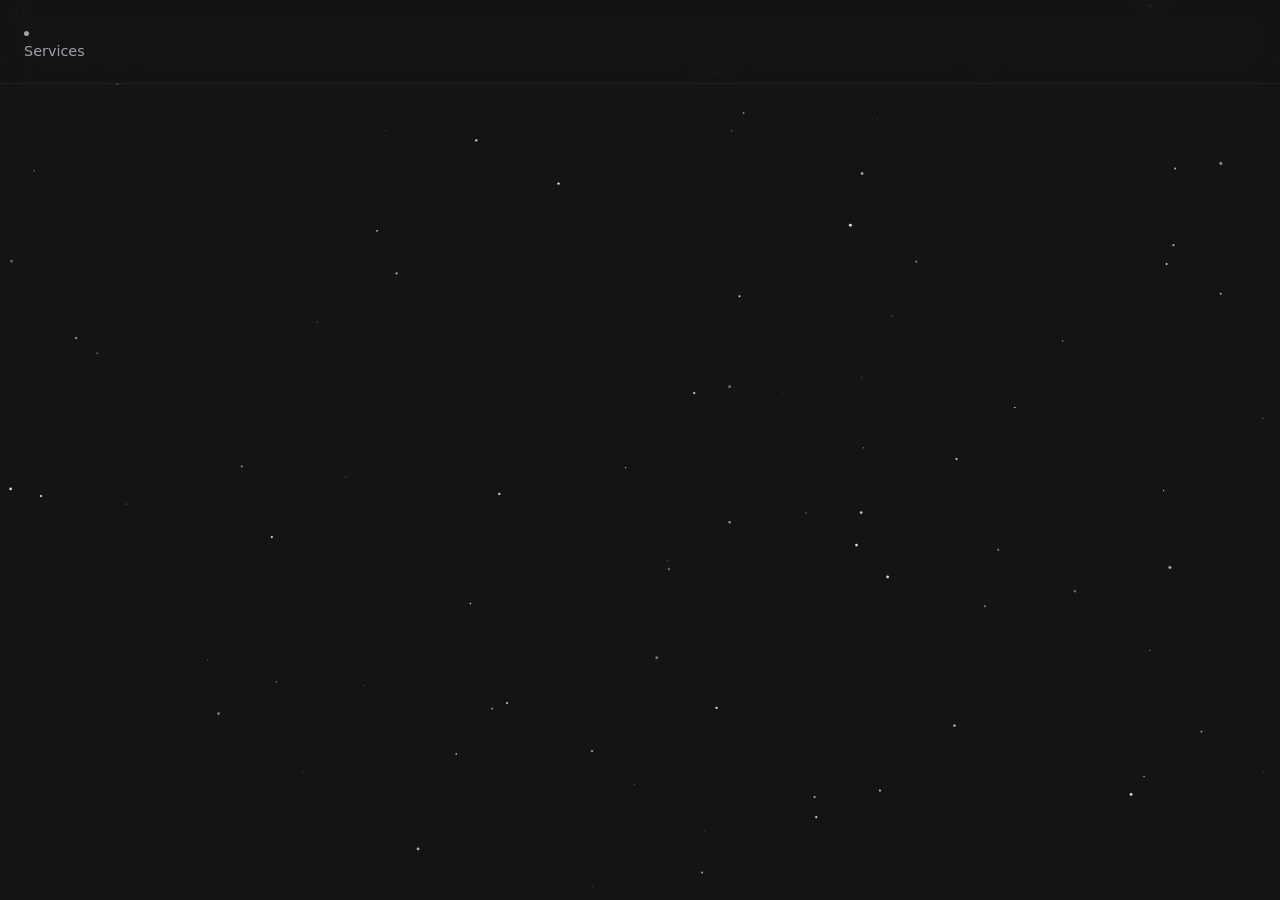
==== footer/1.html @ 45e038a1 "Footer" ====
<!DOCTYPE html>
<html lang="en">
<head>
<style>
  /* ===== Reset & Base Layout ===== */
*, *::before, *::after {
  margin: 0;
  padding: 0;
  box-sizing: border-box;
}

html, body {
  width: 100%;
  height: 100%;
  font-family: 'Inter', system-ui, -apple-system, sans-serif;
  background-color: #141414; /* bg-smoke base */
  color: #a1a1aa;
}

/* ===== Canvas Starfield Container ===== */
.starfield-canvas {
  position: fixed;
  top: 0;
  left: 0;
  width: 100%;
  height: 100%;
  display: block;
  pointer-events: none;
  z-index: 0;
}

/* ===== Navigation Bar Styles ===== */
.navbar {
  position: fixed;
  top: 0;
  left: 0;
  width: 100%;
  z-index: 50;
  background-color: rgba(20, 20, 20, 0.7);
  backdrop-filter: blur(12px);
  -webkit-backdrop-filter: blur(12px);
  border-bottom: 1px solid rgba(255, 255, 255, 0.05);
}

.nav-container {
  max-width: 1440px;
  margin: 0 auto;
  padding: 1rem 1.5rem;
  display: flex;
  align-items: center;
  justify-content: space-between;
}

.nav-logo {
  font-size: 1.35rem;
  font-weight: 700;
  color: #ffffff;
  text-decoration: none;
  letter-spacing: -0.025em;
}

.nav-menu {
  display: flex;
  align-items: center;
  gap: 2.5rem;
  list-style: none;
}

@media (max-width: 768px) {
  .nav-menu { display: none; }
}

.nav-item {
  position: relative;
  padding: 0.5rem 0;
}

.nav-link {
  color: #a1a1aa;
  text-decoration: none;
  font-size: 0.9rem;
  font-weight: 500;
  transition: color 0.2s ease;
  cursor: pointer;
  display: flex;
  align-items: center;
  gap: 0.25rem;
}

.nav-link:hover, .nav-item:hover .nav-link {
  color: #14a842; /* Noukha Green Accent */
}

/* Dropdown Arrow Indicator */
.nav-link svg.arrow-icon {
  width: 14px;
  height: 14px;
  transition: transform 0.2s ease;
  fill: currentColor;
}

.nav-item:hover .nav-link svg.arrow-icon {
  transform: rotate(180deg);
}

/* ===== Twinkling Star Sparkle Elements ===== */
.sparkle-star {
  position: absolute;
  width: 16px;
  height: 16px;
  fill: #14a842; /* Noukha Green Star Color */
  pointer-events: none;
  opacity: 0;
  transform: scale(0);
}

/* Positioning individual sparkles below/around the links */
/* ===== Twinkling Star Sparkle Elements ===== */
.sparkle-star {
  position: absolute;
  fill: #14a842; /* Noukha Green Star Color */
  pointer-events: none;
  opacity: 0;
  transform: scale(0);
}

/* Individual sizing and positioning rules around the link */
.sparkle-1 {
  width: 14px;
  height: 14px;
  bottom: -10px;
  left: 15%;
}

.sparkle-2 {
  width: 10px;
  height: 10px;
  bottom: -15px;
  left: 45%;
}

.sparkle-3 {
  width: 16px;
  height: 16px;
  top: -4px;
  right: -8px;
}

.sparkle-4 {
  width: 9px;
  height: 9px;
  bottom: -6px;
  right: 20%;
}

/* Continuous background execution with staggered animation delays */
.sparkle-1 {
  animation: twinklePulse 2s ease-in-out infinite;
}

.sparkle-2 {
  animation: twinklePulse 2s ease-in-out infinite 0.5s;
}

.sparkle-3 {
  animation: twinklePulse 2s ease-in-out infinite 1s;
}

.sparkle-4 {
  animation: twinklePulse 2s ease-in-out infinite 1.5s;
}

@keyframes twinklePulse {
  0%, 100% {
    transform: scale(0) rotate(0deg);
    opacity: 0;
  }
  50% {
    transform: scale(1) rotate(90deg);
    opacity: 1;
    filter: drop-shadow(0 0 5px rgba(20, 168, 66, 0.7));
  }
}


/* Trigger animations dynamically on Nav Item Hover */
.nav-item:hover .sparkle-1 {
  animation: twinklePulse 1.8s ease-in-out infinite;
}

.nav-item:hover .sparkle-2 {
  animation: twinklePulse 1.8s ease-in-out infinite 0.4s; /* Delayed onset */
}

@keyframes twinklePulse {
  0%, 100% {
    transform: scale(0) rotate(0deg);
    opacity: 0;
  }
  50% {
    transform: scale(1.1) rotate(90deg);
    opacity: 1;
    filter: drop-shadow(0 0 4px rgba(20, 168, 66, 0.6));
  }
}

/* ===== Services Dropdown Menu ===== */
.dropdown-menu {
  position: absolute;
  top: 100%;
  left: 50%;
  transform: translateX(-50%) translateY(10px);
  width: 220px;
  background-color: #1c1c22;
  border: 1px solid rgba(255, 255, 255, 0.08);
  border-radius: 0.5rem;
  padding: 0.5rem;
  box-shadow: 0 10px 25px -5px rgba(0, 0, 0, 0.5);
  opacity: 0;
  visibility: hidden;
  transition: opacity 0.2s ease, transform 0.2s ease, visibility 0.2s ease;
}

.nav-item:hover .dropdown-menu {
  opacity: 1;
  visibility: visible;
  transform: translateX(-50%) translateY(0);
}

.dropdown-link {
  display: block;
  color: #a1a1aa;
  text-decoration: none;
  font-size: 0.85rem;
  padding: 0.625rem 0.75rem;
  border-radius: 0.375rem;
  transition: background-color 0.2s ease, color 0.2s ease;
}

.dropdown-link:hover {
  background-color: rgba(20, 168, 66, 0.1);
  color: #14a842;
}

.nav-btn {
  background-color: #14a842;
  color: #ffffff;
  padding: 0.5rem 1rem;
  border-radius: 0.375rem;
  font-size: 0.85rem;
  font-weight: 600;
  text-decoration: none;
  transition: background-color 0.2s ease;
}

.nav-btn:hover {
  background-color: #14cf6e;
}

</style>
</head>
<body>

  <!-- Top Sticky Navigation Bar -->
  <nav class="navbar">
    <div class="nav-container">        
        <!-- Interactive Services Dropdown Component with Twinkling Sparkles -->
        <li class="nav-item">
          <a class="nav-link">Services</a>

          <!-- Four-Pointed Star SVG Sparkles (Rendered From Mockup Properties) -->
            <svg class="sparkle-star sparkle-1" viewBox="0 0 24 24">
    <path d="M12,0 C12,6.6 17.4,12 24,12 C17.4,12 12,17.4 12,24 C12,17.4 6.6,12 0,12 C6.6,12 12,6.6 12,0 Z"/>
  </svg>
  <svg class="sparkle-star sparkle-2" viewBox="0 0 24 24">
    <path d="M12,0 C12,6.6 17.4,12 24,12 C17.4,12 12,17.4 12,24 C12,17.4 6.6,12 0,12 C6.6,12 12,6.6 12,0 Z"/>
  </svg>
  <svg class="sparkle-star sparkle-3" viewBox="0 0 24 24">
    <path d="M12,0 C12,6.6 17.4,12 24,12 C17.4,12 12,17.4 12,24 C12,17.4 6.6,12 0,12 C6.6,12 12,6.6 12,0 Z"/>
  </svg>
  <svg class="sparkle-star sparkle-4" viewBox="0 0 24 24">
    <path d="M12,0 C12,6.6 17.4,12 24,12 C17.4,12 12,17.4 12,24 C12,17.4 6.6,12 0,12 C6.6,12 12,6.6 12,0 Z"/>
  </svg>
  </li>
    </div>
  </nav>

  <!-- Background Render Target for Canvas Star Dots and Asteroid -->
  <canvas id="starfield" class="starfield-canvas"></canvas>

  <!-- Starfield Animation Scripts Engine -->
  <script>
    /* ===== Starfield Engine Implementation with 5-Second Delay Bi-Directional Asteroid ===== */
(function() {
  const canvas = document.getElementById('starfield');
  if (!canvas) return;
  const ctx = canvas.getContext('2d');
  
  let stars = [];
  const numStars = 120; 

  let asteroid = {
    x: 0, y: 0, dx: 0, dy: 0,
    length: 120, active: false, timer: null
  };

  function resize() {
    canvas.width = window.innerWidth;
    canvas.height = window.innerHeight;
    generateStars();
    if (!asteroid.active && !asteroid.timer) {
      scheduleAsteroid(2000); // Initial start timer buffer
    }
  }

  function generateStars() {
    stars = [];
    for (let i = 0; i < numStars; i++) {
      stars.push({
        x: Math.random() * canvas.width,
        y: Math.random() * canvas.height,
        size: Math.random() * 1.5,
        alpha: Math.random(),
        speed: 0.005 + Math.random() * 0.012
      });
    }
  }

  function launchAsteroid() {
    const directionIndex = Math.random() > 0.5; 
    const speedMultiplier = 6 + Math.random() * 4;

    if (directionIndex) {
      asteroid.dx = -speedMultiplier;
      asteroid.dy = speedMultiplier;
      if (Math.random() > 0.5) {
        asteroid.x = Math.random() * (canvas.width * 0.8);
        asteroid.y = -50;
      } else {
        asteroid.x = canvas.width + 50;
        asteroid.y = Math.random() * (canvas.height * 0.6);
      }
    } else {
      asteroid.dx = speedMultiplier;
      asteroid.dy = -speedMultiplier;
      if (Math.random() > 0.5) {
        asteroid.x = Math.random() * (canvas.width * 0.8) + (canvas.width * 0.2);
        asteroid.y = canvas.height + 50;
      } else {
        asteroid.x = -50;
        asteroid.y = Math.random() * (canvas.height * 0.6) + (canvas.height * 0.4);
      }
    }
    asteroid.active = true;
  }

  function scheduleAsteroid(delayMs = 5000) {
    asteroid.timer = setTimeout(() => {
      asteroid.timer = null;
      launchAsteroid();
    }, delayMs);
  }

  function drawAsteroid() {
    if (!asteroid.active) return;

    asteroid.x += asteroid.dx;
    asteroid.y += asteroid.dy;

    ctx.save();
    ctx.globalAlpha = 1.0;
    
    const trailX = asteroid.x - (asteroid.dx * (asteroid.length / 10));
    const trailY = asteroid.y - (asteroid.dy * (asteroid.length / 10));
    
    let gradient = ctx.createLinearGradient(trailX, trailY, asteroid.x, asteroid.y);
    gradient.addColorStop(0, 'transparent');
    gradient.addColorStop(0.4, '#ff7e5f');
    gradient.addColorStop(1, '#feb47b');

    ctx.strokeStyle = gradient;
    ctx.lineWidth = 2;
    ctx.beginPath();
    ctx.moveTo(trailX, trailY);
    ctx.lineTo(asteroid.x, asteroid.y);
    ctx.stroke();

    ctx.shadowBlur = 12;
    ctx.shadowColor = '#feb47b';
    ctx.fillStyle = '#feb47b';
    ctx.beginPath();
    ctx.arc(asteroid.x, asteroid.y, 2.5, 0, Math.PI * 2);
    ctx.fill();
    ctx.restore();

    const outLeft = asteroid.x < -200 && asteroid.dx < 0;
    const outRight = asteroid.x > canvas.width + 200 && asteroid.dx > 0;
    const outTop = asteroid.y < -200 && asteroid.dy < 0;
    const outBottom = asteroid.y > canvas.height + 200 && asteroid.dy > 0;

    if (outLeft || outRight || outTop || outBottom) {
      asteroid.active = false;
      scheduleAsteroid(5000);
    }
  }

  function animate() {
    ctx.clearRect(0, 0, canvas.width, canvas.height);

    ctx.fillStyle = '#ffffff';
    for (let i = 0; i < stars.length; i++) {
      let s = stars[i];
      s.alpha += s.speed;
      if (s.alpha > 1 || s.alpha < 0) {
        s.speed = -s.speed;
      }
      ctx.globalAlpha = Math.max(0.1, Math.min(s.alpha, 0.85));
      ctx.beginPath();
      ctx.arc(s.x, s.y, s.size, 0, Math.PI * 2);
      ctx.fill();
    }

    drawAsteroid();
    requestAnimationFrame(animate);
  }

  window.addEventListener('resize', resize);
  resize();
  animate();
})();

  </script>
</body>
</html>
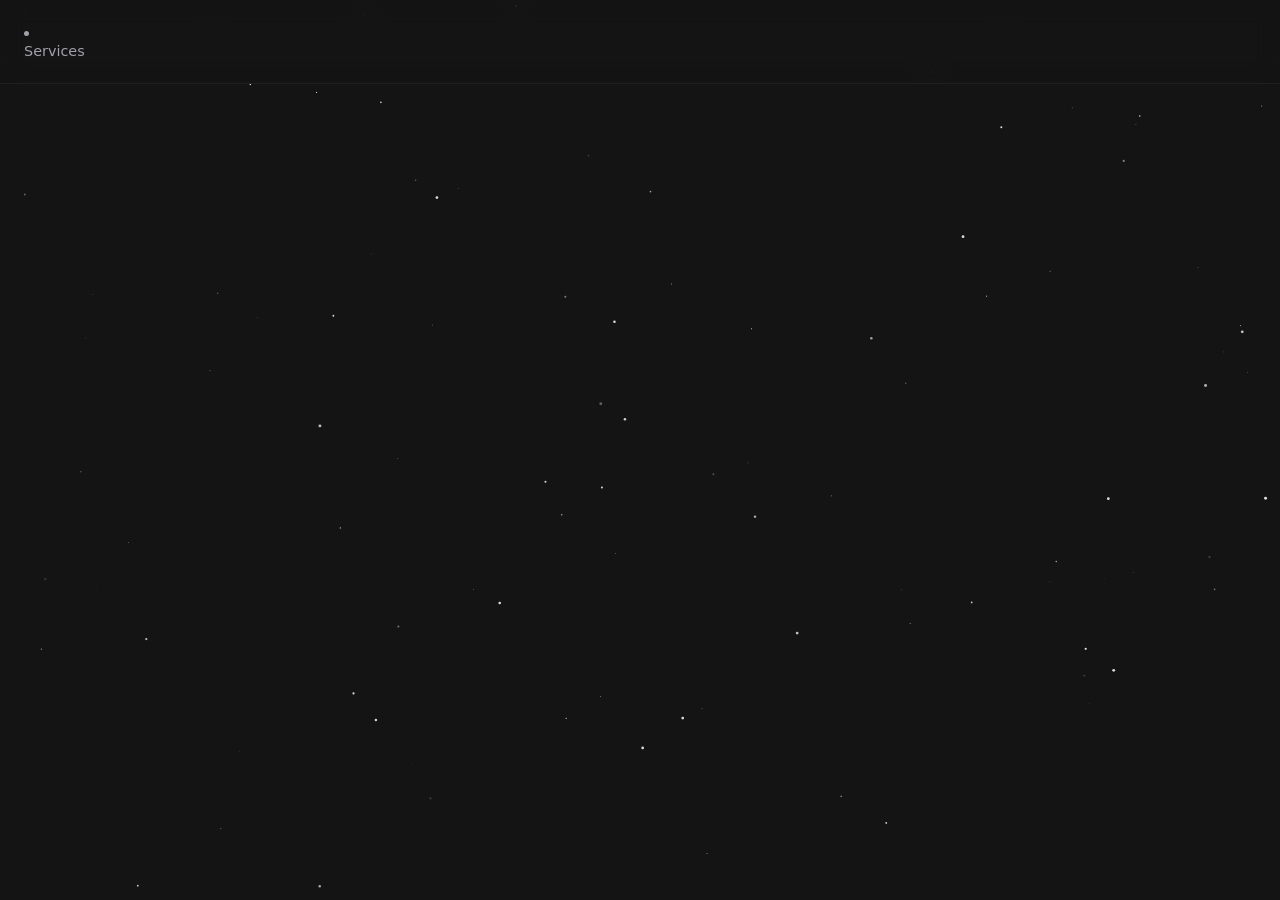
==== commit 0f9fc513: "footer" ====
--- a/footer/1.html
+++ b/footer/1.html
@@ -245,7 +245,7 @@
 .nav-btn {
   background-color: #14a842;
   color: #ffffff;
-  padding: 0.5rem 1rem;
+  padding: 0.6rem 1rem;
   border-radius: 0.375rem;
   font-size: 0.85rem;
   font-weight: 600;
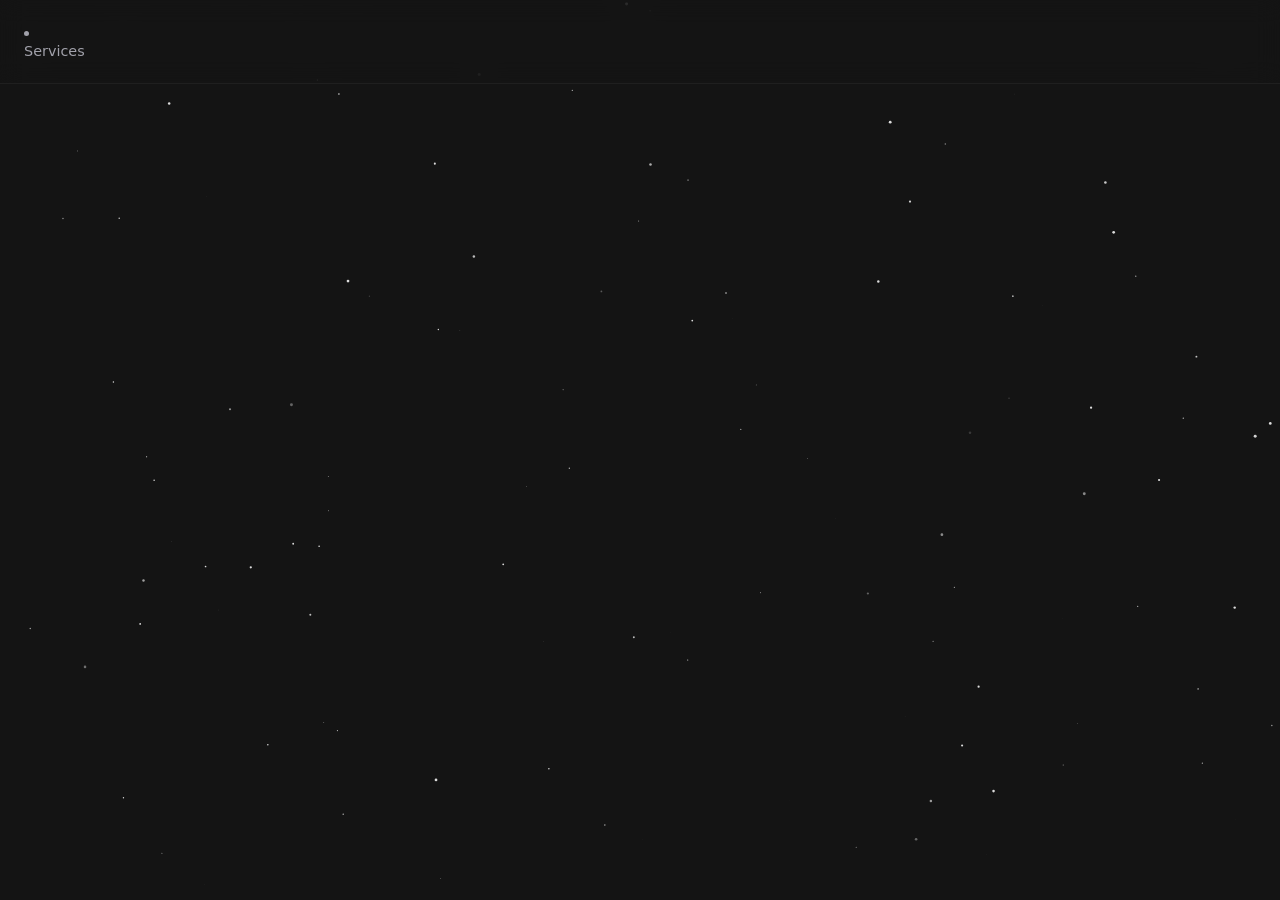
==== commit 26cfb89e: "split" ====
--- a/footer/1.html
+++ b/footer/1.html
@@ -1,263 +1,9 @@
 <!DOCTYPE html>
 <html lang="en">
 <head>
-<style>
-  /* ===== Reset & Base Layout ===== */
-*, *::before, *::after {
-  margin: 0;
-  padding: 0;
-  box-sizing: border-box;
-}
-
-html, body {
-  width: 100%;
-  height: 100%;
-  font-family: 'Inter', system-ui, -apple-system, sans-serif;
-  background-color: #141414; /* bg-smoke base */
-  color: #a1a1aa;
-}
-
-/* ===== Canvas Starfield Container ===== */
-.starfield-canvas {
-  position: fixed;
-  top: 0;
-  left: 0;
-  width: 100%;
-  height: 100%;
-  display: block;
-  pointer-events: none;
-  z-index: 0;
-}
-
-/* ===== Navigation Bar Styles ===== */
-.navbar {
-  position: fixed;
-  top: 0;
-  left: 0;
-  width: 100%;
-  z-index: 50;
-  background-color: rgba(20, 20, 20, 0.7);
-  backdrop-filter: blur(12px);
-  -webkit-backdrop-filter: blur(12px);
-  border-bottom: 1px solid rgba(255, 255, 255, 0.05);
-}
-
-.nav-container {
-  max-width: 1440px;
-  margin: 0 auto;
-  padding: 1rem 1.5rem;
-  display: flex;
-  align-items: center;
-  justify-content: space-between;
-}
-
-.nav-logo {
-  font-size: 1.35rem;
-  font-weight: 700;
-  color: #ffffff;
-  text-decoration: none;
-  letter-spacing: -0.025em;
-}
-
-.nav-menu {
-  display: flex;
-  align-items: center;
-  gap: 2.5rem;
-  list-style: none;
-}
-
-@media (max-width: 768px) {
-  .nav-menu { display: none; }
-}
-
-.nav-item {
-  position: relative;
-  padding: 0.5rem 0;
-}
-
-.nav-link {
-  color: #a1a1aa;
-  text-decoration: none;
-  font-size: 0.9rem;
-  font-weight: 500;
-  transition: color 0.2s ease;
-  cursor: pointer;
-  display: flex;
-  align-items: center;
-  gap: 0.25rem;
-}
-
-.nav-link:hover, .nav-item:hover .nav-link {
-  color: #14a842; /* Noukha Green Accent */
-}
-
-/* Dropdown Arrow Indicator */
-.nav-link svg.arrow-icon {
-  width: 14px;
-  height: 14px;
-  transition: transform 0.2s ease;
-  fill: currentColor;
-}
-
-.nav-item:hover .nav-link svg.arrow-icon {
-  transform: rotate(180deg);
-}
-
-/* ===== Twinkling Star Sparkle Elements ===== */
-.sparkle-star {
-  position: absolute;
-  width: 16px;
-  height: 16px;
-  fill: #14a842; /* Noukha Green Star Color */
-  pointer-events: none;
-  opacity: 0;
-  transform: scale(0);
-}
-
-/* Positioning individual sparkles below/around the links */
-/* ===== Twinkling Star Sparkle Elements ===== */
-.sparkle-star {
-  position: absolute;
-  fill: #14a842; /* Noukha Green Star Color */
-  pointer-events: none;
-  opacity: 0;
-  transform: scale(0);
-}
-
-/* Individual sizing and positioning rules around the link */
-.sparkle-1 {
-  width: 14px;
-  height: 14px;
-  bottom: -10px;
-  left: 15%;
-}
-
-.sparkle-2 {
-  width: 10px;
-  height: 10px;
-  bottom: -15px;
-  left: 45%;
-}
-
-.sparkle-3 {
-  width: 16px;
-  height: 16px;
-  top: -4px;
-  right: -8px;
-}
-
-.sparkle-4 {
-  width: 9px;
-  height: 9px;
-  bottom: -6px;
-  right: 20%;
-}
-
-/* Continuous background execution with staggered animation delays */
-.sparkle-1 {
-  animation: twinklePulse 2s ease-in-out infinite;
-}
-
-.sparkle-2 {
-  animation: twinklePulse 2s ease-in-out infinite 0.5s;
-}
-
-.sparkle-3 {
-  animation: twinklePulse 2s ease-in-out infinite 1s;
-}
-
-.sparkle-4 {
-  animation: twinklePulse 2s ease-in-out infinite 1.5s;
-}
-
-@keyframes twinklePulse {
-  0%, 100% {
-    transform: scale(0) rotate(0deg);
-    opacity: 0;
-  }
-  50% {
-    transform: scale(1) rotate(90deg);
-    opacity: 1;
-    filter: drop-shadow(0 0 5px rgba(20, 168, 66, 0.7));
-  }
-}
-
-
-/* Trigger animations dynamically on Nav Item Hover */
-.nav-item:hover .sparkle-1 {
-  animation: twinklePulse 1.8s ease-in-out infinite;
-}
-
-.nav-item:hover .sparkle-2 {
-  animation: twinklePulse 1.8s ease-in-out infinite 0.4s; /* Delayed onset */
-}
-
-@keyframes twinklePulse {
-  0%, 100% {
-    transform: scale(0) rotate(0deg);
-    opacity: 0;
-  }
-  50% {
-    transform: scale(1.1) rotate(90deg);
-    opacity: 1;
-    filter: drop-shadow(0 0 4px rgba(20, 168, 66, 0.6));
-  }
-}
-
-/* ===== Services Dropdown Menu ===== */
-.dropdown-menu {
-  position: absolute;
-  top: 100%;
-  left: 50%;
-  transform: translateX(-50%) translateY(10px);
-  width: 220px;
-  background-color: #1c1c22;
-  border: 1px solid rgba(255, 255, 255, 0.08);
-  border-radius: 0.5rem;
-  padding: 0.5rem;
-  box-shadow: 0 10px 25px -5px rgba(0, 0, 0, 0.5);
-  opacity: 0;
-  visibility: hidden;
-  transition: opacity 0.2s ease, transform 0.2s ease, visibility 0.2s ease;
-}
-
-.nav-item:hover .dropdown-menu {
-  opacity: 1;
-  visibility: visible;
-  transform: translateX(-50%) translateY(0);
-}
-
-.dropdown-link {
-  display: block;
-  color: #a1a1aa;
-  text-decoration: none;
-  font-size: 0.85rem;
-  padding: 0.625rem 0.75rem;
-  border-radius: 0.375rem;
-  transition: background-color 0.2s ease, color 0.2s ease;
-}
-
-.dropdown-link:hover {
-  background-color: rgba(20, 168, 66, 0.1);
-  color: #14a842;
-}
-
-.nav-btn {
-  background-color: #14a842;
-  color: #ffffff;
-  padding: 0.6rem 1rem;
-  border-radius: 0.375rem;
-  font-size: 0.85rem;
-  font-weight: 600;
-  text-decoration: none;
-  transition: background-color 0.2s ease;
-}
-
-.nav-btn:hover {
-  background-color: #14cf6e;
-}
-
-</style>
+  <meta charset="UTF-8">
+  <title>Starfield Navigation</title>
+  <link rel="stylesheet" href="styles.css">
 </head>
 <body>
 
@@ -289,146 +35,6 @@
   <canvas id="starfield" class="starfield-canvas"></canvas>
 
   <!-- Starfield Animation Scripts Engine -->
-  <script>
-    /* ===== Starfield Engine Implementation with 5-Second Delay Bi-Directional Asteroid ===== */
-(function() {
-  const canvas = document.getElementById('starfield');
-  if (!canvas) return;
-  const ctx = canvas.getContext('2d');
-  
-  let stars = [];
-  const numStars = 120; 
-
-  let asteroid = {
-    x: 0, y: 0, dx: 0, dy: 0,
-    length: 120, active: false, timer: null
-  };
-
-  function resize() {
-    canvas.width = window.innerWidth;
-    canvas.height = window.innerHeight;
-    generateStars();
-    if (!asteroid.active && !asteroid.timer) {
-      scheduleAsteroid(2000); // Initial start timer buffer
-    }
-  }
-
-  function generateStars() {
-    stars = [];
-    for (let i = 0; i < numStars; i++) {
-      stars.push({
-        x: Math.random() * canvas.width,
-        y: Math.random() * canvas.height,
-        size: Math.random() * 1.5,
-        alpha: Math.random(),
-        speed: 0.005 + Math.random() * 0.012
-      });
-    }
-  }
-
-  function launchAsteroid() {
-    const directionIndex = Math.random() > 0.5; 
-    const speedMultiplier = 6 + Math.random() * 4;
-
-    if (directionIndex) {
-      asteroid.dx = -speedMultiplier;
-      asteroid.dy = speedMultiplier;
-      if (Math.random() > 0.5) {
-        asteroid.x = Math.random() * (canvas.width * 0.8);
-        asteroid.y = -50;
-      } else {
-        asteroid.x = canvas.width + 50;
-        asteroid.y = Math.random() * (canvas.height * 0.6);
-      }
-    } else {
-      asteroid.dx = speedMultiplier;
-      asteroid.dy = -speedMultiplier;
-      if (Math.random() > 0.5) {
-        asteroid.x = Math.random() * (canvas.width * 0.8) + (canvas.width * 0.2);
-        asteroid.y = canvas.height + 50;
-      } else {
-        asteroid.x = -50;
-        asteroid.y = Math.random() * (canvas.height * 0.6) + (canvas.height * 0.4);
-      }
-    }
-    asteroid.active = true;
-  }
-
-  function scheduleAsteroid(delayMs = 5000) {
-    asteroid.timer = setTimeout(() => {
-      asteroid.timer = null;
-      launchAsteroid();
-    }, delayMs);
-  }
-
-  function drawAsteroid() {
-    if (!asteroid.active) return;
-
-    asteroid.x += asteroid.dx;
-    asteroid.y += asteroid.dy;
-
-    ctx.save();
-    ctx.globalAlpha = 1.0;
-    
-    const trailX = asteroid.x - (asteroid.dx * (asteroid.length / 10));
-    const trailY = asteroid.y - (asteroid.dy * (asteroid.length / 10));
-    
-    let gradient = ctx.createLinearGradient(trailX, trailY, asteroid.x, asteroid.y);
-    gradient.addColorStop(0, 'transparent');
-    gradient.addColorStop(0.4, '#ff7e5f');
-    gradient.addColorStop(1, '#feb47b');
-
-    ctx.strokeStyle = gradient;
-    ctx.lineWidth = 2;
-    ctx.beginPath();
-    ctx.moveTo(trailX, trailY);
-    ctx.lineTo(asteroid.x, asteroid.y);
-    ctx.stroke();
-
-    ctx.shadowBlur = 12;
-    ctx.shadowColor = '#feb47b';
-    ctx.fillStyle = '#feb47b';
-    ctx.beginPath();
-    ctx.arc(asteroid.x, asteroid.y, 2.5, 0, Math.PI * 2);
-    ctx.fill();
-    ctx.restore();
-
-    const outLeft = asteroid.x < -200 && asteroid.dx < 0;
-    const outRight = asteroid.x > canvas.width + 200 && asteroid.dx > 0;
-    const outTop = asteroid.y < -200 && asteroid.dy < 0;
-    const outBottom = asteroid.y > canvas.height + 200 && asteroid.dy > 0;
-
-    if (outLeft || outRight || outTop || outBottom) {
-      asteroid.active = false;
-      scheduleAsteroid(5000);
-    }
-  }
-
-  function animate() {
-    ctx.clearRect(0, 0, canvas.width, canvas.height);
-
-    ctx.fillStyle = '#ffffff';
-    for (let i = 0; i < stars.length; i++) {
-      let s = stars[i];
-      s.alpha += s.speed;
-      if (s.alpha > 1 || s.alpha < 0) {
-        s.speed = -s.speed;
-      }
-      ctx.globalAlpha = Math.max(0.1, Math.min(s.alpha, 0.85));
-      ctx.beginPath();
-      ctx.arc(s.x, s.y, s.size, 0, Math.PI * 2);
-      ctx.fill();
-    }
-
-    drawAsteroid();
-    requestAnimationFrame(animate);
-  }
-
-  window.addEventListener('resize', resize);
-  resize();
-  animate();
-})();
-
-  </script>
+  <script src="script.js"></script>
 </body>
 </html>
--- a/footer/styles.css
+++ b/footer/styles.css
@@ -0,0 +1,254 @@
+/* ===== Reset & Base Layout ===== */
+*, *::before, *::after {
+  margin: 0;
+  padding: 0;
+  box-sizing: border-box;
+}
+
+html, body {
+  width: 100%;
+  height: 100%;
+  font-family: 'Inter', system-ui, -apple-system, sans-serif;
+  background-color: #141414; /* bg-smoke base */
+  color: #a1a1aa;
+}
+
+/* ===== Canvas Starfield Container ===== */
+.starfield-canvas {
+  position: fixed;
+  top: 0;
+  left: 0;
+  width: 100%;
+  height: 100%;
+  display: block;
+  pointer-events: none;
+  z-index: 0;
+}
+
+/* ===== Navigation Bar Styles ===== */
+.navbar {
+  position: fixed;
+  top: 0;
+  left: 0;
+  width: 100%;
+  z-index: 50;
+  background-color: rgba(20, 20, 20, 0.7);
+  backdrop-filter: blur(12px);
+  -webkit-backdrop-filter: blur(12px);
+  border-bottom: 1px solid rgba(255, 255, 255, 0.05);
+}
+
+.nav-container {
+  max-width: 1440px;
+  margin: 0 auto;
+  padding: 1rem 1.5rem;
+  display: flex;
+  align-items: center;
+  justify-content: space-between;
+}
+
+.nav-logo {
+  font-size: 1.35rem;
+  font-weight: 700;
+  color: #ffffff;
+  text-decoration: none;
+  letter-spacing: -0.025em;
+}
+
+.nav-menu {
+  display: flex;
+  align-items: center;
+  gap: 2.5rem;
+  list-style: none;
+}
+
+@media (max-width: 768px) {
+  .nav-menu { display: none; }
+}
+
+.nav-item {
+  position: relative;
+  padding: 0.5rem 0;
+}
+
+.nav-link {
+  color: #a1a1aa;
+  text-decoration: none;
+  font-size: 0.9rem;
+  font-weight: 500;
+  transition: color 0.2s ease;
+  cursor: pointer;
+  display: flex;
+  align-items: center;
+  gap: 0.25rem;
+}
+
+.nav-link:hover, .nav-item:hover .nav-link {
+  color: #14a842; /* Noukha Green Accent */
+}
+
+/* Dropdown Arrow Indicator */
+.nav-link svg.arrow-icon {
+  width: 14px;
+  height: 14px;
+  transition: transform 0.2s ease;
+  fill: currentColor;
+}
+
+.nav-item:hover .nav-link svg.arrow-icon {
+  transform: rotate(180deg);
+}
+
+/* ===== Twinkling Star Sparkle Elements ===== */
+.sparkle-star {
+  position: absolute;
+  width: 16px;
+  height: 16px;
+  fill: #14a842; /* Noukha Green Star Color */
+  pointer-events: none;
+  opacity: 0;
+  transform: scale(0);
+}
+
+/* Positioning individual sparkles below/around the links */
+/* ===== Twinkling Star Sparkle Elements ===== */
+.sparkle-star {
+  position: absolute;
+  fill: #14a842; /* Noukha Green Star Color */
+  pointer-events: none;
+  opacity: 0;
+  transform: scale(0);
+}
+
+/* Individual sizing and positioning rules around the link */
+.sparkle-1 {
+  width: 14px;
+  height: 14px;
+  bottom: -10px;
+  left: 15%;
+}
+
+.sparkle-2 {
+  width: 10px;
+  height: 10px;
+  bottom: -15px;
+  left: 45%;
+}
+
+.sparkle-3 {
+  width: 16px;
+  height: 16px;
+  top: -4px;
+  right: -8px;
+}
+
+.sparkle-4 {
+  width: 9px;
+  height: 9px;
+  bottom: -6px;
+  right: 20%;
+}
+
+/* Continuous background execution with staggered animation delays */
+.sparkle-1 {
+  animation: twinklePulse 2s ease-in-out infinite;
+}
+
+.sparkle-2 {
+  animation: twinklePulse 2s ease-in-out infinite 0.5s;
+}
+
+.sparkle-3 {
+  animation: twinklePulse 2s ease-in-out infinite 1s;
+}
+
+.sparkle-4 {
+  animation: twinklePulse 2s ease-in-out infinite 1.5s;
+}
+
+@keyframes twinklePulse {
+  0%, 100% {
+    transform: scale(0) rotate(0deg);
+    opacity: 0;
+  }
+  50% {
+    transform: scale(1) rotate(90deg);
+    opacity: 1;
+    filter: drop-shadow(0 0 5px rgba(20, 168, 66, 0.7));
+  }
+}
+
+
+/* Trigger animations dynamically on Nav Item Hover */
+.nav-item:hover .sparkle-1 {
+  animation: twinklePulse 1.8s ease-in-out infinite;
+}
+
+.nav-item:hover .sparkle-2 {
+  animation: twinklePulse 1.8s ease-in-out infinite 0.4s; /* Delayed onset */
+}
+
+@keyframes twinklePulse {
+  0%, 100% {
+    transform: scale(0) rotate(0deg);
+    opacity: 0;
+  }
+  50% {
+    transform: scale(1.1) rotate(90deg);
+    opacity: 1;
+    filter: drop-shadow(0 0 4px rgba(20, 168, 66, 0.6));
+  }
+}
+
+/* ===== Services Dropdown Menu ===== */
+.dropdown-menu {
+  position: absolute;
+  top: 100%;
+  left: 50%;
+  transform: translateX(-50%) translateY(10px);
+  width: 220px;
+  background-color: #1c1c22;
+  border: 1px solid rgba(255, 255, 255, 0.08);
+  border-radius: 0.5rem;
+  padding: 0.5rem;
+  box-shadow: 0 10px 25px -5px rgba(0, 0, 0, 0.5);
+  opacity: 0;
+  visibility: hidden;
+  transition: opacity 0.2s ease, transform 0.2s ease, visibility 0.2s ease;
+}
+
+.nav-item:hover .dropdown-menu {
+  opacity: 1;
+  visibility: visible;
+  transform: translateX(-50%) translateY(0);
+}
+
+.dropdown-link {
+  display: block;
+  color: #a1a1aa;
+  text-decoration: none;
+  font-size: 0.85rem;
+  padding: 0.625rem 0.75rem;
+  border-radius: 0.375rem;
+  transition: background-color 0.2s ease, color 0.2s ease;
+}
+
+.dropdown-link:hover {
+  background-color: rgba(20, 168, 66, 0.1);
+  color: #14a842;
+}
+
+.nav-btn {
+  background-color: #14a842;
+  color: #ffffff;
+  padding: 0.6rem 1rem;
+  border-radius: 0.375rem;
+  font-size: 0.85rem;
+  font-weight: 600;
+  text-decoration: none;
+  transition: background-color 0.2s ease;
+}
+
+.nav-btn:hover {
+  background-color: #14cf6e;
+}
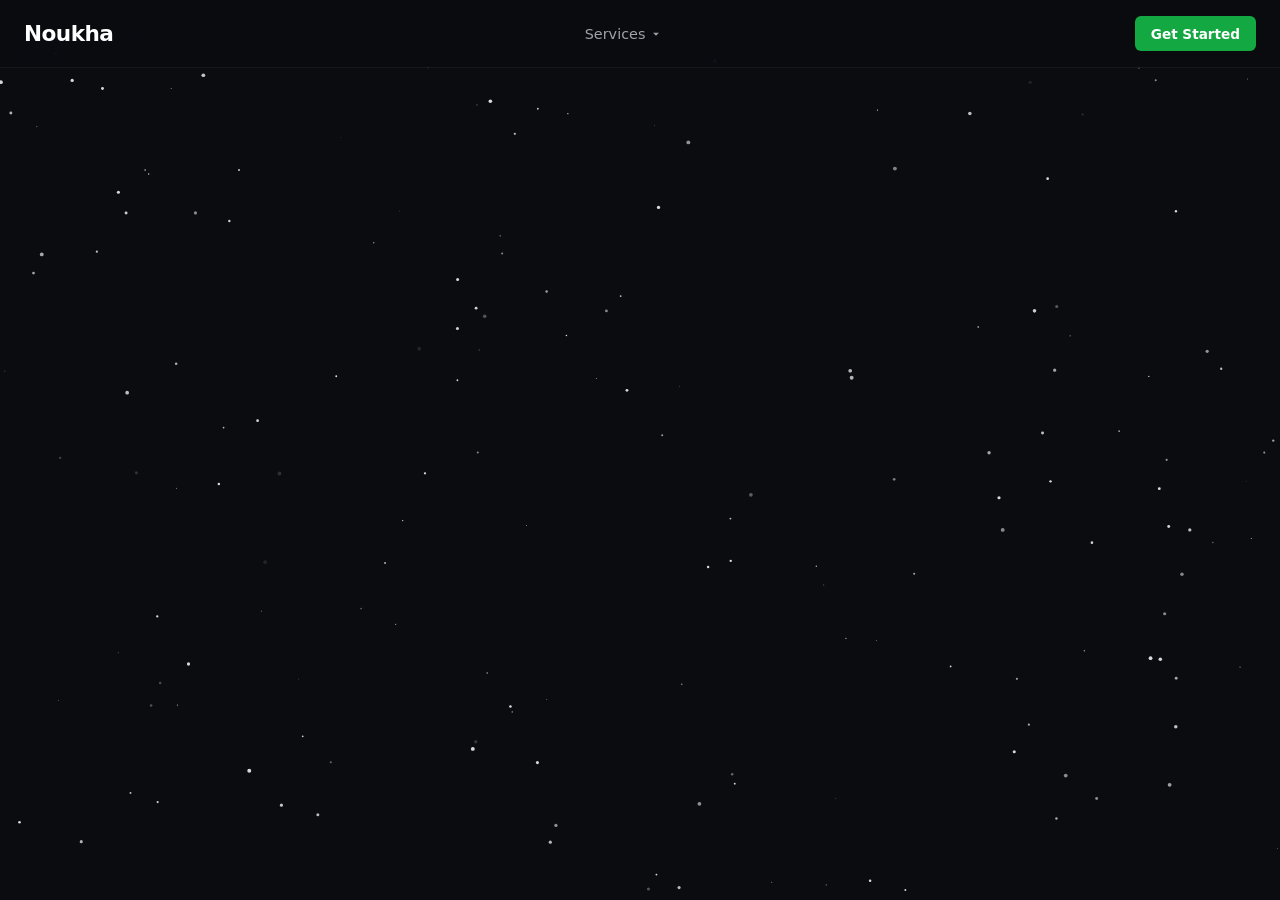
==== commit aad35606: "asteroids" ====
--- a/footer/1.html
+++ b/footer/1.html
@@ -2,7 +2,8 @@
 <html lang="en">
 <head>
   <meta charset="UTF-8">
-  <title>Starfield Navigation</title>
+  <meta name="viewport" content="width=device-width, initial-scale=1.0">
+  <title>Starfield Navigation - Deep Space</title>
   <link rel="stylesheet" href="styles.css">
 </head>
 <body>
@@ -10,28 +11,46 @@
   <!-- Top Sticky Navigation Bar -->
   <nav class="navbar">
     <div class="nav-container">        
-        <!-- Interactive Services Dropdown Component with Twinkling Sparkles -->
+      <a href="#" class="nav-logo">Noukha</a>
+
+      <ul class="nav-menu">
         <li class="nav-item">
-          <a class="nav-link">Services</a>
+          <a class="nav-link">
+            Services
+            <svg class="arrow-icon" viewBox="0 0 24 24">
+              <path d="M7 10l5 5 5-5z"/>
+            </svg>
+          </a>
 
-          <!-- Four-Pointed Star SVG Sparkles (Rendered From Mockup Properties) -->
-            <svg class="sparkle-star sparkle-1" viewBox="0 0 24 24">
-    <path d="M12,0 C12,6.6 17.4,12 24,12 C17.4,12 12,17.4 12,24 C12,17.4 6.6,12 0,12 C6.6,12 12,6.6 12,0 Z"/>
-  </svg>
-  <svg class="sparkle-star sparkle-2" viewBox="0 0 24 24">
-    <path d="M12,0 C12,6.6 17.4,12 24,12 C17.4,12 12,17.4 12,24 C12,17.4 6.6,12 0,12 C6.6,12 12,6.6 12,0 Z"/>
-  </svg>
-  <svg class="sparkle-star sparkle-3" viewBox="0 0 24 24">
-    <path d="M12,0 C12,6.6 17.4,12 24,12 C17.4,12 12,17.4 12,24 C12,17.4 6.6,12 0,12 C6.6,12 12,6.6 12,0 Z"/>
-  </svg>
-  <svg class="sparkle-star sparkle-4" viewBox="0 0 24 24">
-    <path d="M12,0 C12,6.6 17.4,12 24,12 C17.4,12 12,17.4 12,24 C12,17.4 6.6,12 0,12 C6.6,12 12,6.6 12,0 Z"/>
-  </svg>
-  </li>
+          <!-- Four-Pointed Star SVG Sparkles -->
+          <svg class="sparkle-star sparkle-1" viewBox="0 0 24 24">
+            <path d="M12,0 C12,6.6 17.4,12 24,12 C17.4,12 12,17.4 12,24 C12,17.4 6.6,12 0,12 C6.6,12 12,6.6 12,0 Z"/>
+          </svg>
+          <svg class="sparkle-star sparkle-2" viewBox="0 0 24 24">
+            <path d="M12,0 C12,6.6 17.4,12 24,12 C17.4,12 12,17.4 12,24 C12,17.4 6.6,12 0,12 C6.6,12 12,6.6 12,0 Z"/>
+          </svg>
+          <svg class="sparkle-star sparkle-3" viewBox="0 0 24 24">
+            <path d="M12,0 C12,6.6 17.4,12 24,12 C17.4,12 12,17.4 12,24 C12,17.4 6.6,12 0,12 C6.6,12 12,6.6 12,0 Z"/>
+          </svg>
+          <svg class="sparkle-star sparkle-4" viewBox="0 0 24 24">
+            <path d="M12,0 C12,6.6 17.4,12 24,12 C17.4,12 12,17.4 12,24 C12,17.4 6.6,12 0,12 C6.6,12 12,6.6 12,0 Z"/>
+          </svg>
+
+          <!-- Dropdown Options -->
+          <div class="dropdown-menu">
+            <a href="#" class="dropdown-link">Web Development</a>
+            <a href="#" class="dropdown-link">UI/UX Design</a>
+            <a href="#" class="dropdown-link">Cloud Solutions</a>
+            <a href="#" class="dropdown-link">AI Integration</a>
+          </div>
+        </li>
+      </ul>
+
+      <a href="#" class="nav-btn">Get Started</a>
     </div>
   </nav>
 
-  <!-- Background Render Target for Canvas Star Dots and Asteroid -->
+  <!-- Background Render Target for Canvas Star Dots and Asteroids -->
   <canvas id="starfield" class="starfield-canvas"></canvas>
 
   <!-- Starfield Animation Scripts Engine -->
--- a/footer/styles.css
+++ b/footer/styles.css
@@ -9,8 +9,9 @@
   width: 100%;
   height: 100%;
   font-family: 'Inter', system-ui, -apple-system, sans-serif;
-  background-color: #141414; /* bg-smoke base */
+  background-color: #0b0c10; /* Deep Space Base */
   color: #a1a1aa;
+  overflow: hidden;
 }
 
 /* ===== Canvas Starfield Container ===== */
@@ -32,7 +33,7 @@
   left: 0;
   width: 100%;
   z-index: 50;
-  background-color: rgba(20, 20, 20, 0.7);
+  background-color: rgba(11, 12, 16, 0.7);
   backdrop-filter: blur(12px);
   -webkit-backdrop-filter: blur(12px);
   border-bottom: 1px solid rgba(255, 255, 255, 0.05);
@@ -102,18 +103,6 @@
 /* ===== Twinkling Star Sparkle Elements ===== */
 .sparkle-star {
   position: absolute;
-  width: 16px;
-  height: 16px;
-  fill: #14a842; /* Noukha Green Star Color */
-  pointer-events: none;
-  opacity: 0;
-  transform: scale(0);
-}
-
-/* Positioning individual sparkles below/around the links */
-/* ===== Twinkling Star Sparkle Elements ===== */
-.sparkle-star {
-  position: absolute;
   fill: #14a842; /* Noukha Green Star Color */
   pointer-events: none;
   opacity: 0;
@@ -126,6 +115,7 @@
   height: 14px;
   bottom: -10px;
   left: 15%;
+  animation: twinklePulse 2s ease-in-out infinite;
 }
 
 .sparkle-2 {
@@ -133,6 +123,7 @@
   height: 10px;
   bottom: -15px;
   left: 45%;
+  animation: twinklePulse 2s ease-in-out infinite 0.5s;
 }
 
 .sparkle-3 {
@@ -140,6 +131,7 @@
   height: 16px;
   top: -4px;
   right: -8px;
+  animation: twinklePulse 2s ease-in-out infinite 1s;
 }
 
 .sparkle-4 {
@@ -147,45 +139,7 @@
   height: 9px;
   bottom: -6px;
   right: 20%;
-}
-
-/* Continuous background execution with staggered animation delays */
-.sparkle-1 {
-  animation: twinklePulse 2s ease-in-out infinite;
-}
-
-.sparkle-2 {
-  animation: twinklePulse 2s ease-in-out infinite 0.5s;
-}
-
-.sparkle-3 {
-  animation: twinklePulse 2s ease-in-out infinite 1s;
-}
-
-.sparkle-4 {
   animation: twinklePulse 2s ease-in-out infinite 1.5s;
-}
-
-@keyframes twinklePulse {
-  0%, 100% {
-    transform: scale(0) rotate(0deg);
-    opacity: 0;
-  }
-  50% {
-    transform: scale(1) rotate(90deg);
-    opacity: 1;
-    filter: drop-shadow(0 0 5px rgba(20, 168, 66, 0.7));
-  }
-}
-
-
-/* Trigger animations dynamically on Nav Item Hover */
-.nav-item:hover .sparkle-1 {
-  animation: twinklePulse 1.8s ease-in-out infinite;
-}
-
-.nav-item:hover .sparkle-2 {
-  animation: twinklePulse 1.8s ease-in-out infinite 0.4s; /* Delayed onset */
 }
 
 @keyframes twinklePulse {
@@ -196,8 +150,17 @@
   50% {
     transform: scale(1.1) rotate(90deg);
     opacity: 1;
-    filter: drop-shadow(0 0 4px rgba(20, 168, 66, 0.6));
+    filter: drop-shadow(0 0 5px rgba(20, 168, 66, 0.7));
   }
+}
+
+/* Trigger animations dynamically on Nav Item Hover */
+.nav-item:hover .sparkle-1 {
+  animation: twinklePulse 1.8s ease-in-out infinite;
+}
+
+.nav-item:hover .sparkle-2 {
+  animation: twinklePulse 1.8s ease-in-out infinite 0.4s;
 }
 
 /* ===== Services Dropdown Menu ===== */
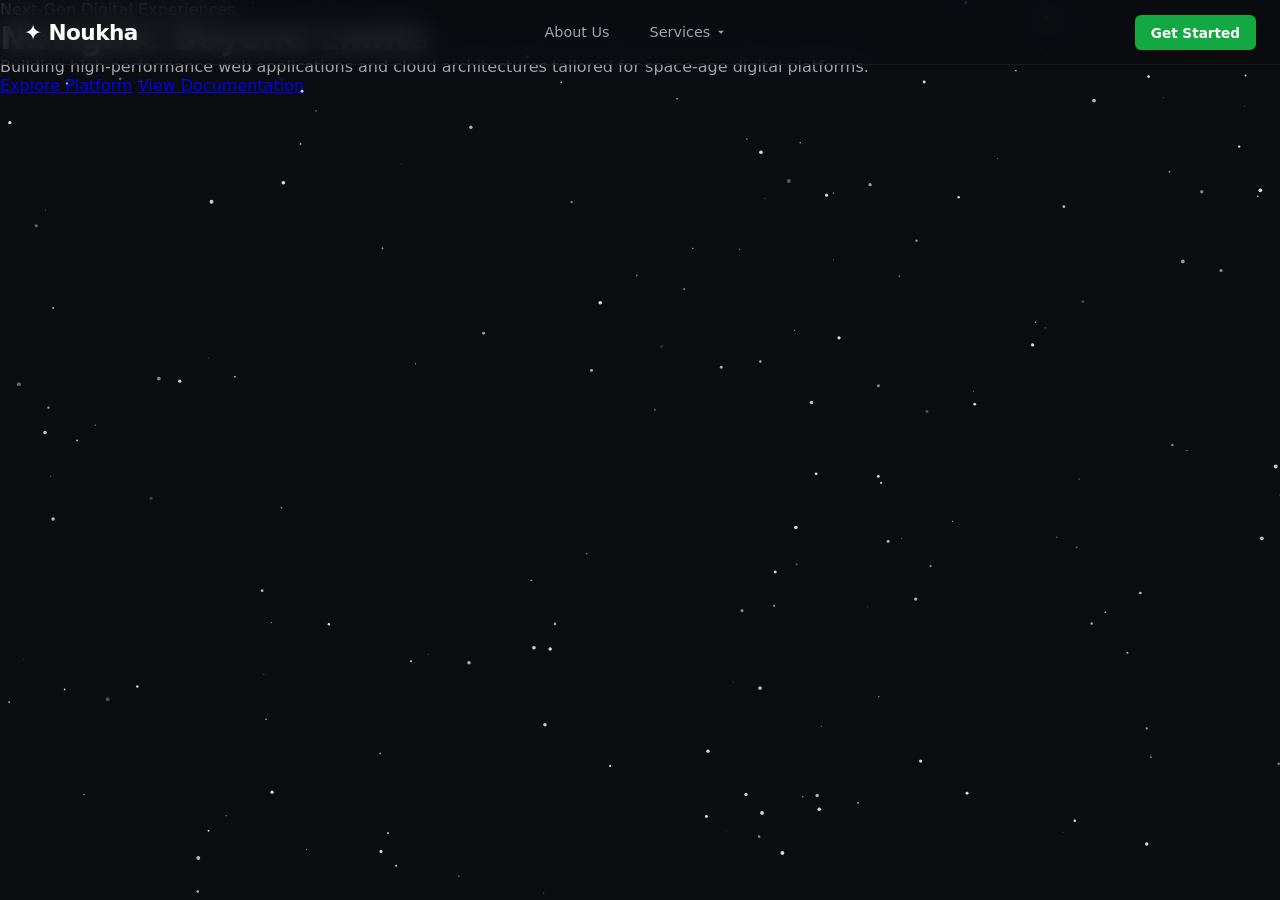
==== commit 012846bb: "Update 1.html" ====
--- a/footer/1.html
+++ b/footer/1.html
@@ -9,46 +9,73 @@
 <body>
 
   <!-- Top Sticky Navigation Bar -->
-  <nav class="navbar">
-    <div class="nav-container">        
-      <a href="#" class="nav-logo">Noukha</a>
+  <header class="header-wrapper">
+    <nav class="navbar">
+      <div class="nav-container">        
+        <a href="#" class="nav-logo">
+          <span class="logo-sparkle">✦</span> Noukha
+        </a>
 
-      <ul class="nav-menu">
-        <li class="nav-item">
-          <a class="nav-link">
-            Services
-            <svg class="arrow-icon" viewBox="0 0 24 24">
-              <path d="M7 10l5 5 5-5z"/>
-            </svg>
-          </a>
+        <ul class="nav-menu">
+          <li class="nav-item">
+            <a href="#" class="nav-link">About Us</a>
+          </li>
 
-          <!-- Four-Pointed Star SVG Sparkles -->
-          <svg class="sparkle-star sparkle-1" viewBox="0 0 24 24">
-            <path d="M12,0 C12,6.6 17.4,12 24,12 C17.4,12 12,17.4 12,24 C12,17.4 6.6,12 0,12 C6.6,12 12,6.6 12,0 Z"/>
-          </svg>
-          <svg class="sparkle-star sparkle-2" viewBox="0 0 24 24">
-            <path d="M12,0 C12,6.6 17.4,12 24,12 C17.4,12 12,17.4 12,24 C12,17.4 6.6,12 0,12 C6.6,12 12,6.6 12,0 Z"/>
-          </svg>
-          <svg class="sparkle-star sparkle-3" viewBox="0 0 24 24">
-            <path d="M12,0 C12,6.6 17.4,12 24,12 C17.4,12 12,17.4 12,24 C12,17.4 6.6,12 0,12 C6.6,12 12,6.6 12,0 Z"/>
-          </svg>
-          <svg class="sparkle-star sparkle-4" viewBox="0 0 24 24">
-            <path d="M12,0 C12,6.6 17.4,12 24,12 C17.4,12 12,17.4 12,24 C12,17.4 6.6,12 0,12 C6.6,12 12,6.6 12,0 Z"/>
-          </svg>
+          <li class="nav-item has-dropdown">
+            <a href="#" class="nav-link">
+              Services
+              <svg class="arrow-icon" viewBox="0 0 24 24" width="16" height="16">
+                <path fill="currentColor" d="M7 10l5 5 5-5z"/>
+              </svg>
+            </a>
 
-          <!-- Dropdown Options -->
-          <div class="dropdown-menu">
-            <a href="#" class="dropdown-link">Web Development</a>
-            <a href="#" class="dropdown-link">UI/UX Design</a>
-            <a href="#" class="dropdown-link">Cloud Solutions</a>
-            <a href="#" class="dropdown-link">AI Integration</a>
-          </div>
-        </li>
-      </ul>
+            <!-- Four-Pointed Star SVG Sparkles -->
+            <svg class="sparkle-star sparkle-1" viewBox="0 0 24 24"><path fill="currentColor" d="M12,0 C12,6.6 17.4,12 24,12 C17.4,12 12,17.4 12,24 C12,17.4 6.6,12 0,12 C6.6,12 12,6.6 12,0 Z"/></svg>
+            <svg class="sparkle-star sparkle-2" viewBox="0 0 24 24"><path fill="currentColor" d="M12,0 C12,6.6 17.4,12 24,12 C17.4,12 12,17.4 12,24 C12,17.4 6.6,12 0,12 C6.6,12 12,6.6 12,0 Z"/></svg>
+            <svg class="sparkle-star sparkle-3" viewBox="0 0 24 24"><path fill="currentColor" d="M12,0 C12,6.6 17.4,12 24,12 C17.4,12 12,17.4 12,24 C12,17.4 6.6,12 0,12 C6.6,12 12,6.6 12,0 Z"/></svg>
+            <svg class="sparkle-star sparkle-4" viewBox="0 0 24 24"><path fill="currentColor" d="M12,0 C12,6.6 17.4,12 24,12 C17.4,12 12,17.4 12,24 C12,17.4 6.6,12 0,12 C6.6,12 12,6.6 12,0 Z"/></svg>
 
-      <a href="#" class="nav-btn">Get Started</a>
+            <!-- Dropdown Options -->
+            <div class="dropdown-menu">
+              <a href="#" class="dropdown-link">
+                <span class="dropdown-icon">💻</span>
+                <span>Web Development</span>
+              </a>
+              <a href="#" class="dropdown-link">
+                <span class="dropdown-icon">🎨</span>
+                <span>UI/UX Design</span>
+              </a>
+              <a href="#" class="dropdown-link">
+                <span class="dropdown-icon">☁️</span>
+                <span>Cloud Solutions</span>
+              </a>
+              <a href="#" class="dropdown-link">
+                <span class="dropdown-icon">🤖</span>
+                <span>AI Integration</span>
+              </a>
+            </div>
+          </li>
+        </ul>
+
+        <div class="nav-actions">
+          <a href="#" class="nav-btn">Get Started</a>
+        </div>
+      </div>
+    </nav>
+  </header>
+
+  <!-- Hero Section -->
+  <main class="hero-section">
+    <div class="hero-content">
+      <span class="badge">Next-Gen Digital Experiences</span>
+      <h1>Navigate Beyond Limits</h1>
+      <p>Building high-performance web applications and cloud architectures tailored for space-age digital platforms.</p>
+      <div class="cta-group">
+        <a href="#" class="btn primary-btn">Explore Platform</a>
+        <a href="#" class="btn secondary-btn">View Documentation</a>
+      </div>
     </div>
-  </nav>
+  </main>
 
   <!-- Background Render Target for Canvas Star Dots and Asteroids -->
   <canvas id="starfield" class="starfield-canvas"></canvas>
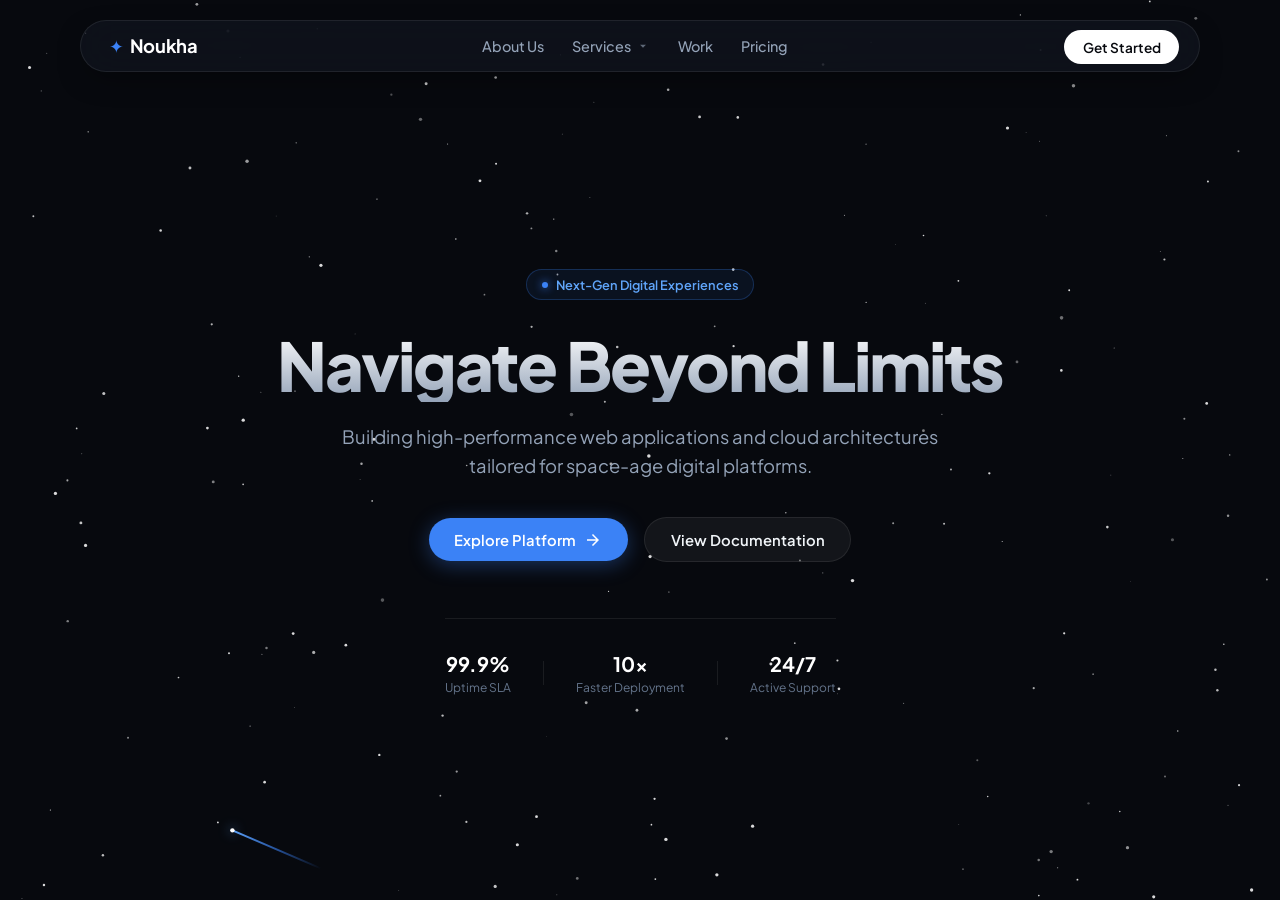
==== commit 83d266de: "Update 1.html" ====
--- a/footer/1.html
+++ b/footer/1.html
@@ -3,7 +3,13 @@
 <head>
   <meta charset="UTF-8">
   <meta name="viewport" content="width=device-width, initial-scale=1.0">
-  <title>Starfield Navigation - Deep Space</title>
+  <title>Noukha - Deep Space Digital Platform</title>
+  
+  <!-- Google Fonts -->
+  <link rel="preconnect" href="https://fonts.googleapis.com">
+  <link rel="preconnect" href="https://fonts.gstatic.com" crossorigin>
+  <link href="https://fonts.googleapis.com/css2?family=Plus+Jakarta+Sans:wght@400;500;600;700;800&display=swap" rel="stylesheet">
+  
   <link rel="stylesheet" href="styles.css">
 </head>
 <body>
@@ -13,7 +19,8 @@
     <nav class="navbar">
       <div class="nav-container">        
         <a href="#" class="nav-logo">
-          <span class="logo-sparkle">✦</span> Noukha
+          <span class="logo-sparkle">✦</span>
+          <span>Noukha</span>
         </a>
 
         <ul class="nav-menu">
@@ -23,7 +30,7 @@
 
           <li class="nav-item has-dropdown">
             <a href="#" class="nav-link">
-              Services
+              <span>Services</span>
               <svg class="arrow-icon" viewBox="0 0 24 24" width="16" height="16">
                 <path fill="currentColor" d="M7 10l5 5 5-5z"/>
               </svg>
@@ -32,28 +39,47 @@
             <!-- Four-Pointed Star SVG Sparkles -->
             <svg class="sparkle-star sparkle-1" viewBox="0 0 24 24"><path fill="currentColor" d="M12,0 C12,6.6 17.4,12 24,12 C17.4,12 12,17.4 12,24 C12,17.4 6.6,12 0,12 C6.6,12 12,6.6 12,0 Z"/></svg>
             <svg class="sparkle-star sparkle-2" viewBox="0 0 24 24"><path fill="currentColor" d="M12,0 C12,6.6 17.4,12 24,12 C17.4,12 12,17.4 12,24 C12,17.4 6.6,12 0,12 C6.6,12 12,6.6 12,0 Z"/></svg>
-            <svg class="sparkle-star sparkle-3" viewBox="0 0 24 24"><path fill="currentColor" d="M12,0 C12,6.6 17.4,12 24,12 C17.4,12 12,17.4 12,24 C12,17.4 6.6,12 0,12 C6.6,12 12,6.6 12,0 Z"/></svg>
+            <svg class="sparkle-star sparkle-3" viewBox="0 0 24 24"><path fill="currentColor" d="M12,0 C12,6.6 17.4,12 24,12 C17.4,12 12,17.4 12,24 C12,17.4 6.6,12 0,12 C6.6,12 12,17.4 12,24 C12,17.4 6.6,12 0,12 C6.6,12 12,6.6 12,0 Z"/></svg>
             <svg class="sparkle-star sparkle-4" viewBox="0 0 24 24"><path fill="currentColor" d="M12,0 C12,6.6 17.4,12 24,12 C17.4,12 12,17.4 12,24 C12,17.4 6.6,12 0,12 C6.6,12 12,6.6 12,0 Z"/></svg>
 
             <!-- Dropdown Options -->
             <div class="dropdown-menu">
               <a href="#" class="dropdown-link">
                 <span class="dropdown-icon">💻</span>
-                <span>Web Development</span>
+                <div class="dropdown-text">
+                  <span class="title">Web Development</span>
+                  <span class="sub">Scalable web apps</span>
+                </div>
               </a>
               <a href="#" class="dropdown-link">
                 <span class="dropdown-icon">🎨</span>
-                <span>UI/UX Design</span>
+                <div class="dropdown-text">
+                  <span class="title">UI/UX Design</span>
+                  <span class="sub">Human-centered UI</span>
+                </div>
               </a>
               <a href="#" class="dropdown-link">
                 <span class="dropdown-icon">☁️</span>
-                <span>Cloud Solutions</span>
+                <div class="dropdown-text">
+                  <span class="title">Cloud Solutions</span>
+                  <span class="sub">Fast infrastructure</span>
+                </div>
               </a>
               <a href="#" class="dropdown-link">
                 <span class="dropdown-icon">🤖</span>
-                <span>AI Integration</span>
+                <div class="dropdown-text">
+                  <span class="title">AI Integration</span>
+                  <span class="sub">Smart automation</span>
+                </div>
               </a>
             </div>
+          </li>
+
+          <li class="nav-item">
+            <a href="#" class="nav-link">Work</a>
+          </li>
+          <li class="nav-item">
+            <a href="#" class="nav-link">Pricing</a>
           </li>
         </ul>
 
@@ -67,20 +93,46 @@
   <!-- Hero Section -->
   <main class="hero-section">
     <div class="hero-content">
-      <span class="badge">Next-Gen Digital Experiences</span>
+      <div class="badge">
+        <span class="badge-dot"></span>
+        <span>Next-Gen Digital Experiences</span>
+      </div>
+      
       <h1>Navigate Beyond Limits</h1>
+      
       <p>Building high-performance web applications and cloud architectures tailored for space-age digital platforms.</p>
+      
       <div class="cta-group">
-        <a href="#" class="btn primary-btn">Explore Platform</a>
+        <a href="#" class="btn primary-btn">
+          <span>Explore Platform</span>
+          <svg viewBox="0 0 24 24" width="18" height="18"><path fill="currentColor" d="M12 4l-1.41 1.41L16.17 11H4v2h12.17l-5.58 5.59L12 20l8-8z"/></svg>
+        </a>
         <a href="#" class="btn secondary-btn">View Documentation</a>
+      </div>
+
+      <!-- Trust Badges / Stats -->
+      <div class="hero-stats">
+        <div class="stat-item">
+          <span class="stat-num">99.9%</span>
+          <span class="stat-label">Uptime SLA</span>
+        </div>
+        <div class="stat-divider"></div>
+        <div class="stat-item">
+          <span class="stat-num">10x</span>
+          <span class="stat-label">Faster Deployment</span>
+        </div>
+        <div class="stat-divider"></div>
+        <div class="stat-item">
+          <span class="stat-num">24/7</span>
+          <span class="stat-label">Active Support</span>
+        </div>
       </div>
     </div>
   </main>
 
-  <!-- Background Render Target for Canvas Star Dots and Asteroids -->
+  <!-- Background Canvas for Starfield & Asteroids -->
   <canvas id="starfield" class="starfield-canvas"></canvas>
 
-  <!-- Starfield Animation Scripts Engine -->
   <script src="script.js"></script>
 </body>
 </html>
--- a/footer/styles.css
+++ b/footer/styles.css
@@ -1,20 +1,47 @@
-/* ===== Reset & Base Layout ===== */
+/* ===== Reset & Variable Declarations ===== */
 *, *::before, *::after {
   margin: 0;
   padding: 0;
   box-sizing: border-box;
 }
 
+:root {
+  /* Colors */
+  --bg-deep-space: #07090e;
+  --bg-surface: rgba(18, 22, 33, 0.65);
+  
+  --text-main: #f1f5f9;
+  --text-muted: #94a3b8;
+  --text-subtle: #64748b;
+  
+  --accent-color: #3b82f6;
+  --accent-hover: #2563eb;
+  --accent-glow: rgba(59, 130, 246, 0.35);
+  
+  --accent-green: #10b981;
+  --accent-green-glow: rgba(16, 185, 129, 0.4);
+
+  --border-subtle: rgba(255, 255, 255, 0.08);
+  --border-active: rgba(255, 255, 255, 0.18);
+  
+  --shadow-card: 0 20px 40px -15px rgba(0, 0, 0, 0.7);
+  --radius-sm: 8px;
+  --radius-md: 12px;
+  --radius-lg: 20px;
+  --radius-full: 9999px;
+}
+
 html, body {
   width: 100%;
   height: 100%;
-  font-family: 'Inter', system-ui, -apple-system, sans-serif;
-  background-color: #0b0c10; /* Deep Space Base */
-  color: #a1a1aa;
-  overflow: hidden;
-}
-
-/* ===== Canvas Starfield Container ===== */
+  font-family: 'Plus Jakarta Sans', system-ui, -apple-system, sans-serif;
+  background-color: var(--bg-deep-space);
+  color: var(--text-main);
+  overflow-x: hidden;
+  -webkit-font-smoothing: antialiased;
+}
+
+/* ===== Canvas Container ===== */
 .starfield-canvas {
   position: fixed;
   top: 0;
@@ -26,121 +53,120 @@
   z-index: 0;
 }
 
-/* ===== Navigation Bar Styles ===== */
-.navbar {
+/* ===== Sticky Navigation ===== */
+.header-wrapper {
   position: fixed;
   top: 0;
   left: 0;
   width: 100%;
   z-index: 50;
-  background-color: rgba(11, 12, 16, 0.7);
-  backdrop-filter: blur(12px);
-  -webkit-backdrop-filter: blur(12px);
-  border-bottom: 1px solid rgba(255, 255, 255, 0.05);
+  padding: 1.25rem 1.5rem;
+}
+
+.navbar {
+  max-width: 1120px;
+  margin: 0 auto;
+  background-color: var(--bg-surface);
+  backdrop-filter: blur(20px);
+  -webkit-backdrop-filter: blur(20px);
+  border: 1px solid var(--border-subtle);
+  border-radius: var(--radius-full);
+  padding: 0.6rem 1.25rem;
+  box-shadow: 0 10px 30px -10px rgba(0, 0, 0, 0.5);
+  transition: border-color 0.3s ease;
+}
+
+.navbar:hover {
+  border-color: var(--border-active);
 }
 
 .nav-container {
-  max-width: 1440px;
-  margin: 0 auto;
-  padding: 1rem 1.5rem;
   display: flex;
   align-items: center;
   justify-content: space-between;
 }
 
+/* Logo */
 .nav-logo {
-  font-size: 1.35rem;
+  font-size: 1.15rem;
   font-weight: 700;
   color: #ffffff;
   text-decoration: none;
-  letter-spacing: -0.025em;
-}
-
+  letter-spacing: -0.02em;
+  display: flex;
+  align-items: center;
+  gap: 0.4rem;
+  padding: 0.2rem 0.5rem;
+}
+
+.logo-sparkle {
+  color: var(--accent-color);
+  font-size: 1.1rem;
+}
+
+/* Navigation Links */
 .nav-menu {
   display: flex;
   align-items: center;
-  gap: 2.5rem;
+  gap: 1.75rem;
   list-style: none;
 }
 
 @media (max-width: 768px) {
-  .nav-menu { display: none; }
+  .nav-menu { 
+    display: none; 
+  }
 }
 
 .nav-item {
   position: relative;
-  padding: 0.5rem 0;
+  padding: 0.3rem 0;
 }
 
 .nav-link {
-  color: #a1a1aa;
+  color: var(--text-muted);
   text-decoration: none;
   font-size: 0.9rem;
   font-weight: 500;
   transition: color 0.2s ease;
   cursor: pointer;
-  display: flex;
-  align-items: center;
-  gap: 0.25rem;
-}
-
-.nav-link:hover, .nav-item:hover .nav-link {
-  color: #14a842; /* Noukha Green Accent */
-}
-
-/* Dropdown Arrow Indicator */
+  display: inline-flex;
+  align-items: center;
+  gap: 0.3rem;
+}
+
+.nav-link:hover, 
+.nav-item:hover .nav-link {
+  color: #ffffff;
+}
+
+/* Dropdown Arrow Icon */
 .nav-link svg.arrow-icon {
   width: 14px;
   height: 14px;
-  transition: transform 0.2s ease;
-  fill: currentColor;
+  opacity: 0.6;
+  transition: transform 0.25s cubic-bezier(0.4, 0, 0.2, 1), opacity 0.2s ease;
 }
 
 .nav-item:hover .nav-link svg.arrow-icon {
   transform: rotate(180deg);
+  opacity: 1;
+  fill: var(--accent-color);
 }
 
 /* ===== Twinkling Star Sparkle Elements ===== */
 .sparkle-star {
   position: absolute;
-  fill: #14a842; /* Noukha Green Star Color */
+  fill: var(--accent-color);
   pointer-events: none;
   opacity: 0;
   transform: scale(0);
 }
 
-/* Individual sizing and positioning rules around the link */
-.sparkle-1 {
-  width: 14px;
-  height: 14px;
-  bottom: -10px;
-  left: 15%;
-  animation: twinklePulse 2s ease-in-out infinite;
-}
-
-.sparkle-2 {
-  width: 10px;
-  height: 10px;
-  bottom: -15px;
-  left: 45%;
-  animation: twinklePulse 2s ease-in-out infinite 0.5s;
-}
-
-.sparkle-3 {
-  width: 16px;
-  height: 16px;
-  top: -4px;
-  right: -8px;
-  animation: twinklePulse 2s ease-in-out infinite 1s;
-}
-
-.sparkle-4 {
-  width: 9px;
-  height: 9px;
-  bottom: -6px;
-  right: 20%;
-  animation: twinklePulse 2s ease-in-out infinite 1.5s;
-}
+.sparkle-1 { width: 10px; height: 10px; bottom: -8px; left: 10%; }
+.sparkle-2 { width: 8px; height: 8px; bottom: -12px; left: 50%; }
+.sparkle-3 { width: 12px; height: 12px; top: -4px; right: -8px; }
+.sparkle-4 { width: 7px; height: 7px; bottom: -2px; right: 20%; }
 
 @keyframes twinklePulse {
   0%, 100% {
@@ -148,36 +174,43 @@
     opacity: 0;
   }
   50% {
-    transform: scale(1.1) rotate(90deg);
+    transform: scale(1.2) rotate(90deg);
     opacity: 1;
-    filter: drop-shadow(0 0 5px rgba(20, 168, 66, 0.7));
+    filter: drop-shadow(0 0 6px var(--accent-glow));
   }
 }
 
-/* Trigger animations dynamically on Nav Item Hover */
-.nav-item:hover .sparkle-1 {
-  animation: twinklePulse 1.8s ease-in-out infinite;
-}
-
-.nav-item:hover .sparkle-2 {
-  animation: twinklePulse 1.8s ease-in-out infinite 0.4s;
-}
-
-/* ===== Services Dropdown Menu ===== */
+.nav-item:hover .sparkle-1 { animation: twinklePulse 1.8s ease-in-out infinite; }
+.nav-item:hover .sparkle-2 { animation: twinklePulse 1.8s ease-in-out infinite 0.3s; }
+.nav-item:hover .sparkle-3 { animation: twinklePulse 1.8s ease-in-out infinite 0.6s; }
+.nav-item:hover .sparkle-4 { animation: twinklePulse 1.8s ease-in-out infinite 0.9s; }
+
+/* ===== Dropdown Menu ===== */
 .dropdown-menu {
   position: absolute;
-  top: 100%;
+  top: calc(100% + 12px);
   left: 50%;
-  transform: translateX(-50%) translateY(10px);
-  width: 220px;
-  background-color: #1c1c22;
-  border: 1px solid rgba(255, 255, 255, 0.08);
-  border-radius: 0.5rem;
-  padding: 0.5rem;
-  box-shadow: 0 10px 25px -5px rgba(0, 0, 0, 0.5);
+  transform: translateX(-50%) translateY(8px);
+  width: 260px;
+  background-color: rgba(15, 20, 32, 0.92);
+  backdrop-filter: blur(16px);
+  -webkit-backdrop-filter: blur(16px);
+  border: 1px solid var(--border-subtle);
+  border-radius: var(--radius-md);
+  padding: 0.6rem;
+  box-shadow: var(--shadow-card);
   opacity: 0;
   visibility: hidden;
-  transition: opacity 0.2s ease, transform 0.2s ease, visibility 0.2s ease;
+  transition: all 0.25s cubic-bezier(0.16, 1, 0.3, 1);
+}
+
+.dropdown-menu::before {
+  content: '';
+  position: absolute;
+  top: -16px;
+  left: 0;
+  width: 100%;
+  height: 16px;
 }
 
 .nav-item:hover .dropdown-menu {
@@ -187,31 +220,202 @@
 }
 
 .dropdown-link {
-  display: block;
-  color: #a1a1aa;
+  display: flex;
+  align-items: center;
+  gap: 0.75rem;
+  padding: 0.65rem 0.75rem;
+  border-radius: var(--radius-sm);
   text-decoration: none;
+  transition: background-color 0.2s ease, transform 0.15s ease;
+}
+
+.dropdown-link:hover {
+  background-color: rgba(255, 255, 255, 0.05);
+  transform: translateX(2px);
+}
+
+.dropdown-icon {
+  font-size: 1.1rem;
+}
+
+.dropdown-text {
+  display: flex;
+  flex-direction: column;
+}
+
+.dropdown-text .title {
+  color: var(--text-main);
   font-size: 0.85rem;
-  padding: 0.625rem 0.75rem;
-  border-radius: 0.375rem;
-  transition: background-color 0.2s ease, color 0.2s ease;
-}
-
-.dropdown-link:hover {
-  background-color: rgba(20, 168, 66, 0.1);
-  color: #14a842;
-}
-
+  font-weight: 600;
+}
+
+.dropdown-text .sub {
+  color: var(--text-subtle);
+  font-size: 0.75rem;
+}
+
+/* Button */
 .nav-btn {
-  background-color: #14a842;
-  color: #ffffff;
-  padding: 0.6rem 1rem;
-  border-radius: 0.375rem;
+  background-color: #ffffff;
+  color: #07090e;
+  padding: 0.55rem 1.15rem;
+  border-radius: var(--radius-full);
   font-size: 0.85rem;
   font-weight: 600;
   text-decoration: none;
-  transition: background-color 0.2s ease;
+  transition: all 0.2s ease;
 }
 
 .nav-btn:hover {
-  background-color: #14cf6e;
-}
+  background-color: #e2e8f0;
+  transform: translateY(-1px);
+  box-shadow: 0 4px 14px rgba(255, 255, 255, 0.2);
+}
+
+/* ===== Hero Section ===== */
+.hero-section {
+  position: relative;
+  min-height: 100vh;
+  display: flex;
+  align-items: center;
+  justify-content: center;
+  padding: 8rem 1.5rem 4rem;
+  z-index: 10;
+}
+
+.hero-content {
+  max-width: 780px;
+  text-align: center;
+  display: flex;
+  flex-direction: column;
+  align-items: center;
+}
+
+/* Badge */
+.badge {
+  display: inline-flex;
+  align-items: center;
+  gap: 0.5rem;
+  padding: 0.4rem 0.9rem;
+  background-color: rgba(59, 130, 246, 0.08);
+  border: 1px solid rgba(59, 130, 246, 0.25);
+  border-radius: var(--radius-full);
+  color: #60a5fa;
+  font-size: 0.8rem;
+  font-weight: 600;
+  margin-bottom: 1.75rem;
+}
+
+.badge-dot {
+  width: 6px;
+  height: 6px;
+  border-radius: 50%;
+  background-color: var(--accent-color);
+  box-shadow: 0 0 8px var(--accent-color);
+}
+
+/* Main Heading */
+.hero-content h1 {
+  font-size: clamp(2.5rem, 5.5vw, 4.2rem);
+  font-weight: 800;
+  line-height: 1.1;
+  letter-spacing: -0.03em;
+  color: #ffffff;
+  margin-bottom: 1.25rem;
+  background: linear-gradient(180deg, #ffffff 0%, #94a3b8 100%);
+  -webkit-background-clip: text;
+  -webkit-text-fill-color: transparent;
+}
+
+.hero-content p {
+  font-size: clamp(1rem, 1.8vw, 1.15rem);
+  color: var(--text-muted);
+  line-height: 1.6;
+  max-width: 600px;
+  margin-bottom: 2.25rem;
+}
+
+/* Action Buttons */
+.cta-group {
+  display: flex;
+  align-items: center;
+  gap: 1rem;
+  margin-bottom: 3.5rem;
+  flex-wrap: wrap;
+  justify-content: center;
+}
+
+.btn {
+  padding: 0.8rem 1.6rem;
+  border-radius: var(--radius-full);
+  font-size: 0.925rem;
+  font-weight: 600;
+  text-decoration: none;
+  display: inline-flex;
+  align-items: center;
+  gap: 0.5rem;
+  transition: all 0.25s ease;
+}
+
+.primary-btn {
+  background-color: var(--accent-color);
+  color: #ffffff;
+  box-shadow: 0 4px 20px var(--accent-glow);
+}
+
+.primary-btn:hover {
+  background-color: var(--accent-hover);
+  transform: translateY(-2px);
+  box-shadow: 0 6px 24px rgba(59, 130, 246, 0.45);
+}
+
+.secondary-btn {
+  background-color: rgba(255, 255, 255, 0.05);
+  color: var(--text-main);
+  border: 1px solid var(--border-subtle);
+}
+
+.secondary-btn:hover {
+  background-color: rgba(255, 255, 255, 0.1);
+  border-color: var(--border-active);
+  transform: translateY(-2px);
+}
+
+/* Hero Stats Section */
+.hero-stats {
+  display: flex;
+  align-items: center;
+  gap: 2rem;
+  padding-top: 2rem;
+  border-top: 1px solid var(--border-subtle);
+}
+
+.stat-item {
+  display: flex;
+  flex-direction: column;
+  align-items: center;
+}
+
+.stat-num {
+  font-size: 1.25rem;
+  font-weight: 700;
+  color: #ffffff;
+}
+
+.stat-label {
+  font-size: 0.75rem;
+  color: var(--text-subtle);
+  margin-top: 0.2rem;
+}
+
+.stat-divider {
+  width: 1px;
+  height: 24px;
+  background-color: var(--border-subtle);
+}
+
+@media (max-width: 480px) {
+  .hero-stats {
+    gap: 1.25rem;
+  }
+}
